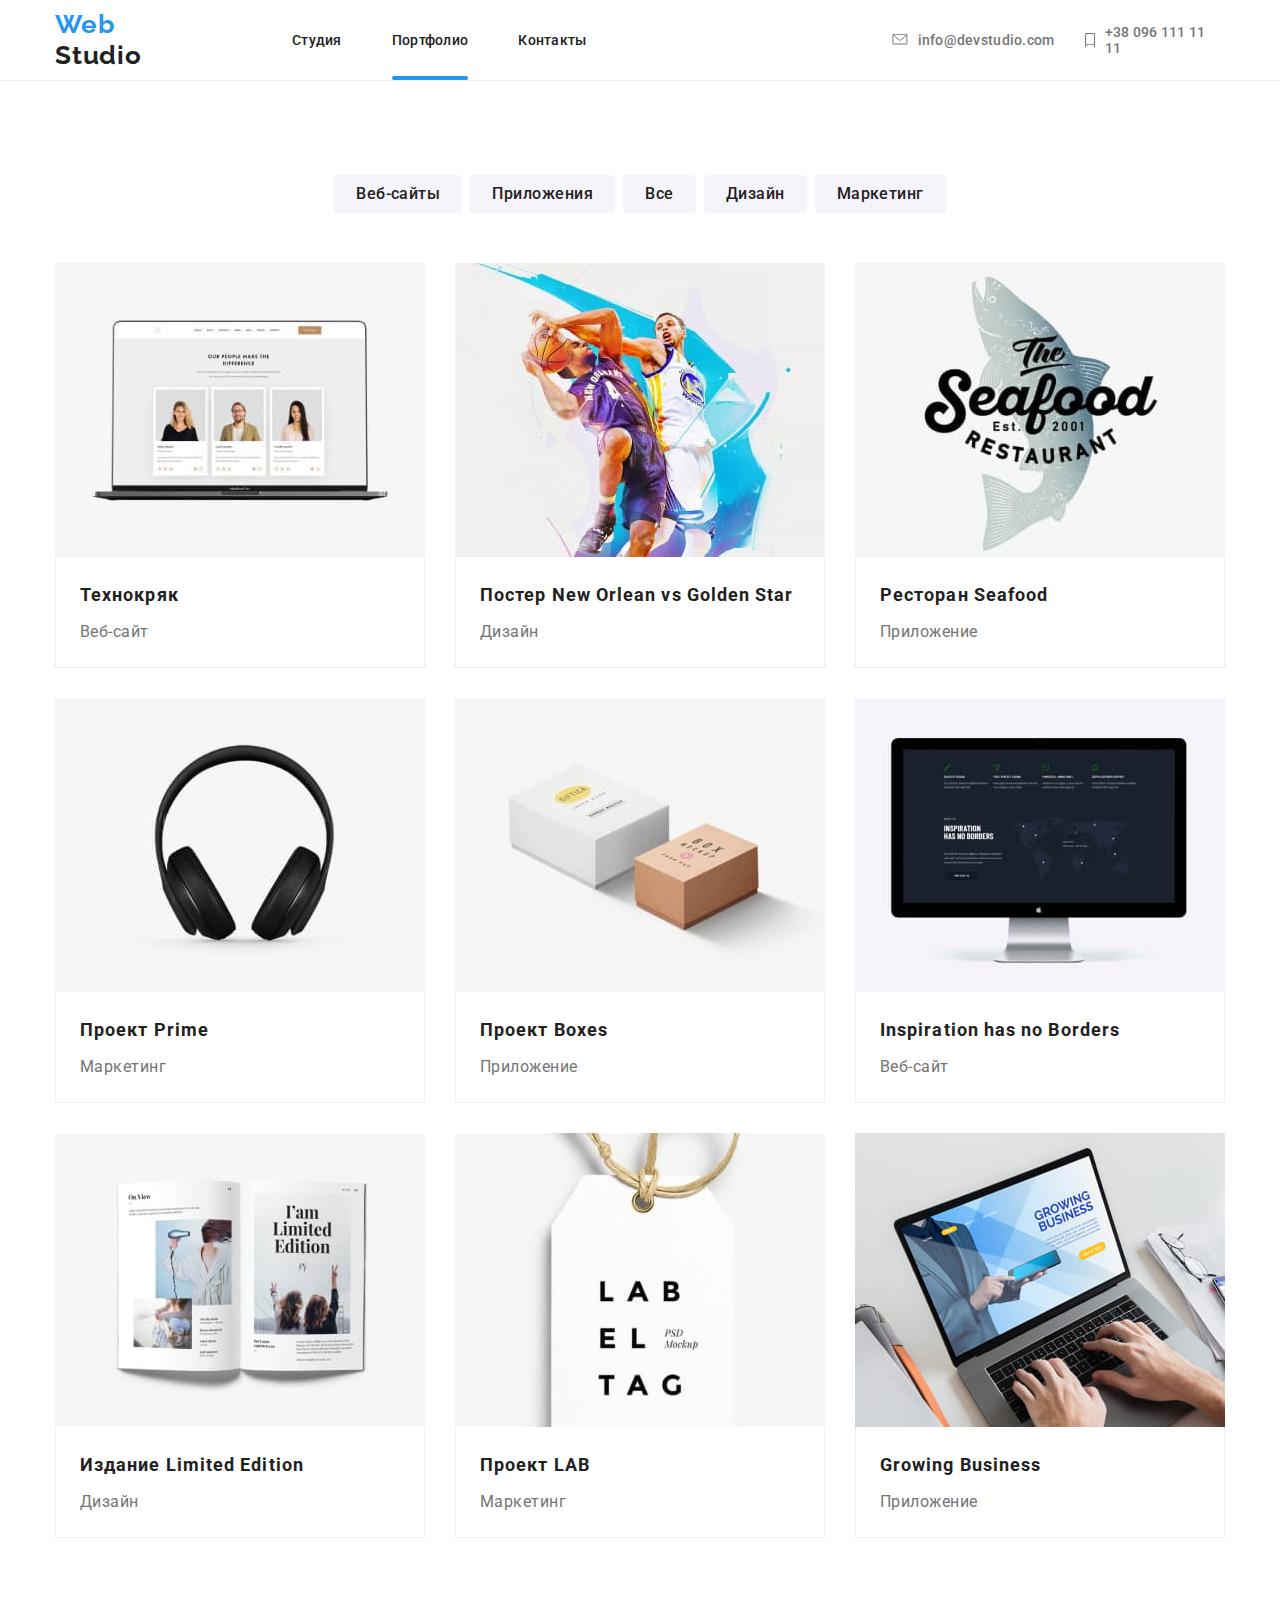
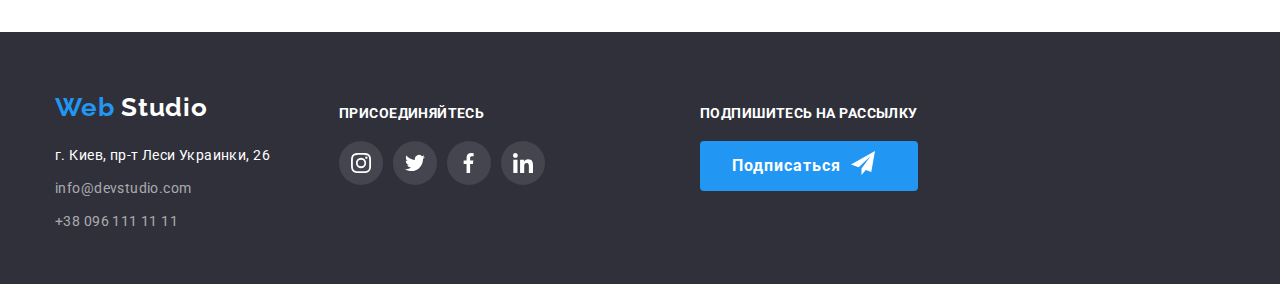
==== portfolio.html @ b16fe565 "Создаёт модалку" ====
<!DOCTYPE html>
<html lang="ru">
  <head>
    <meta charset="UTF-8" />
    <meta name="viewport" content="width=device-width, initial-scale=1.0" />
    <title>Web Studio - Portfolio</title>
    <link
      href="https://fonts.googleapis.com/css2?family=Raleway:wght@700&family=Roboto:wght@400;500;700;900&display=swap"
      rel="stylesheet"
    />
    <link
      rel="stylesheet"
      href="https://cdnjs.cloudflare.com/ajax/libs/modern-normalize/0.6.0/modern-normalize.min.css"
    />
    <link rel="stylesheet" href="./css/style.css" />
  </head>

  <body>
    <!-- Шапка -->
    <header class="header">
      <div class="container main-nav">
        <nav class="main-nav">
          <!-- Логотип -->
          <a href="./index.html" class="logo link">
            <span class="logo-accent">Web</span> Studio
          </a>

          <!-- Категории -->
          <ul class="site-nav list">
            <li class="item">
              <a href="./index.html" class="link">Студия</a>
            </li>
            <li class="item">
              <a href="./portfolio.html" class="link current">Портфолио</a>
            </li>
            <li class="item">
              <a href="" class="link">Контакты</a>
            </li>
          </ul>
        </nav>

        <!-- Контакты -->
        <address class="main-nav">
          <ul class="contacts-header list">
            <li class="item">
              <a href="mailto:info@devstudio.com" class>
                <svg class="mail-icon">
                  <use href="./images/sprite.svg#icon-mail"></use>
                </svg>
                info@devstudio.com
              </a>
            </li>
            <li class="item">
              <a href="tel:+380961111111">
                <svg class="tel-icon">
                  <use href="./images/sprite.svg#icon-smartphone"></use>
                </svg>
                +38 096 111 11 11
              </a>
            </li>
          </ul>
        </address>
      </div>
    </header>

    <!-- Уникальный контент -->
    <main>
      <section class="portfolio-gallery">
        <!-- Скрытый заголовок -->
        <h1 class="portfolio-title-hidden">Наши работы</h1>

        <!-- Фильтр -->
        <div class="container">
          <ul class="btn list">
            <li class="btn-item">
              <button type="button" class="portfolio-button current">
                Веб-сайты
              </button>
            </li>
            <li class="btn-item">
              <button type="button" class="portfolio-button">Приложения</button>
            </li>
            <li class="btn-item">
              <button type="button" class="portfolio-button">Все</button>
            </li>
            <li class="btn-item">
              <button type="button" class="portfolio-button">Дизайн</button>
            </li>
            <li class="btn-item">
              <button type="button" class="portfolio-button">Маркетинг</button>
            </li>
          </ul>

          <!-- Портфолио -->
          <ul class="portfolio list">
            <li class="item">
              <a href="" class="portfolio-link link">
                <div class="portfolio-img">
                  <img
                    src="./images/portfolio/portfolio1.jpg"
                    alt="Веб-сайт Технокряк"
                  />
                  <p class="portfolio-text">
                    Технокряк это современная площадка распространения
                    коронавируса. Компании используют эту платформу для
                    цифрового шпионажа и атак на защищённые сервера конкурентов.
                  </p>
                </div>
                <div class="portfolio-content">
                  <h2 class="portfolio-title">Технокряк</h2>
                  <p class="portfolio-aside">Веб-сайт</p>
                </div>
              </a>
            </li>
            <li class="item">
              <a href="" class="portfolio-link link">
                <div class="portfolio-img">
                  <img
                    src="./images/portfolio/portfolio2.jpg"
                    alt="Постер New Orlean vs Golden Star"
                  />
                  <p class="portfolio-text">
                    Технокряк это современная площадка распространения
                    коронавируса. Компании используют эту платформу для
                    цифрового шпионажа и атак на защищённые сервера конкурентов.
                  </p>
                </div>
                <div class="portfolio-content">
                  <h2 class="portfolio-title">
                    Постер New Orlean vs Golden Star
                  </h2>
                  <p class="portfolio-aside">Дизайн</p>
                </div>
              </a>
            </li>
            <li class="item">
              <a href="" class="portfolio-link link">
                <div class="portfolio-img">
                  <img
                    src="./images/portfolio/portfolio3.jpg"
                    alt="Ресторан Seafood"
                  />
                  <p class="portfolio-text">
                    Технокряк это современная площадка распространения
                    коронавируса. Компании используют эту платформу для
                    цифрового шпионажа и атак на защищённые сервера конкурентов.
                  </p>
                </div>
                <div class="portfolio-content">
                  <h2 class="portfolio-title">Ресторан Seafood</h2>
                  <p class="portfolio-aside">Приложение</p>
                </div>
              </a>
            </li>
            <li class="item">
              <a href="" class="portfolio-link link">
                <div class="portfolio-img">
                  <img
                    src="./images/portfolio/portfolio4.jpg"
                    alt="Проект Prime"
                  />
                  <p class="portfolio-text">
                    Технокряк это современная площадка распространения
                    коронавируса. Компании используют эту платформу для
                    цифрового шпионажа и атак на защищённые сервера конкурентов.
                  </p>
                </div>
                <div class="portfolio-content">
                  <h2 class="portfolio-title">Проект Prime</h2>
                  <p class="portfolio-aside">Маркетинг</p>
                </div>
              </a>
            </li>
            <li class="item">
              <a href="" class="portfolio-link link">
                <div class="portfolio-img">
                  <img
                    src="./images/portfolio/portfolio5.jpg"
                    alt="Проект Boxes"
                  />
                  <p class="portfolio-text">
                    Технокряк это современная площадка распространения
                    коронавируса. Компании используют эту платформу для
                    цифрового шпионажа и атак на защищённые сервера конкурентов.
                  </p>
                </div>
                <div class="portfolio-content">
                  <h2 class="portfolio-title">Проект Boxes</h2>
                  <p class="portfolio-aside">Приложение</p>
                </div>
              </a>
            </li>
            <li class="item">
              <a href="" class="portfolio-link link">
                <div class="portfolio-img">
                  <img
                    src="./images/portfolio/portfolio6.jpg"
                    alt="Inspiration has no Borders"
                  />
                  <p class="portfolio-text">
                    Технокряк это современная площадка распространения
                    коронавируса. Компании используют эту платформу для
                    цифрового шпионажа и атак на защищённые сервера конкурентов.
                  </p>
                </div>

                <div class="portfolio-content">
                  <h2 lang="en" class="portfolio-title">
                    Inspiration has no Borders
                  </h2>
                  <p class="portfolio-aside">Веб-сайт</p>
                </div>
              </a>
            </li>
            <li class="item">
              <a href="" class="portfolio-link link">
                <div class="portfolio-img">
                  <img
                    src="./images/portfolio/portfolio7.jpg"
                    alt="Издание Limited Edition"
                  />
                  <p class="portfolio-text">
                    Технокряк это современная площадка распространения
                    коронавируса. Компании используют эту платформу для
                    цифрового шпионажа и атак на защищённые сервера конкурентов.
                  </p>
                </div>
                <div class="portfolio-content">
                  <h2 class="portfolio-title">Издание Limited Edition</h2>
                  <p class="portfolio-aside">Дизайн</p>
                </div>
              </a>
            </li>
            <li class="item">
              <a href="" class="portfolio-link link">
                <div class="portfolio-img">
                  <img
                    src="./images/portfolio/portfolio8.jpg"
                    alt="Проект LAB"
                  />
                  <p class="portfolio-text">
                    Технокряк это современная площадка распространения
                    коронавируса. Компании используют эту платформу для
                    цифрового шпионажа и атак на защищённые сервера конкурентов.
                  </p>
                </div>
                <div class="portfolio-content">
                  <h2 class="portfolio-title">Проект LAB</h2>
                  <p class="portfolio-aside">Маркетинг</p>
                </div>
              </a>
            </li>
            <li class="item">
              <a href="" class="portfolio-link link">
                <div class="portfolio-img">
                  <img
                    src="./images/portfolio/portfolio9.jpg"
                    alt="Growing Business"
                  />
                  <p class="portfolio-text">
                    Технокряк это современная площадка распространения
                    коронавируса. Компании используют эту платформу для
                    цифрового шпионажа и атак на защищённые сервера конкурентов.
                  </p>
                </div>
                <div class="portfolio-content">
                  <h2 class="portfolio-title">Growing Business</h2>
                  <p class="portfolio-aside">Приложение</p>
                </div>
              </a>
            </li>
          </ul>
        </div>
      </section>
    </main>

    <!-- Подвал -->

    <footer class="footer">
      <div class="container">
        <div class="adress-item">
          <a href="./index.html" class="logo link">
            <span class="logo-accent">Web</span>
            <span class="logo-invert">Studio</span>
          </a>
          <address class="address-footer">
            <span class="location">г. Киев, пр-т Леси Украинки, 26</span>
            <a
              href="mailto:info@devstudio.com"
              class="contacts-footer mail link"
              >info@devstudio.com
            </a>

            <a href="tel:380961111111" class="contacts-footer link"
              >+38 096 111 11 11
            </a>
          </address>
        </div>

        <!-- Мы в соцсетях -->
        <div class="social-list">
          <b class="social">Присоединяйтесь</b>
          <ul class="label list">
            <li class="item">
              <a href="" class="link" aria-label="мы в instagram">
                <svg class="social-icon-footer">
                  <use href="./images/sprite.svg#icon-footer-instagram"></use>
                </svg>
              </a>
            </li>
            <li class="item">
              <a href="" class="link" aria-label="мы в twitter">
                <svg class="social-icon-footer">
                  <use href="./images/sprite.svg#icon-footer-twitter"></use>
                </svg>
              </a>
            </li>
            <li class="item">
              <a href="" class="link" aria-label="мы в facebook">
                <svg class="social-icon-footer">
                  <use href="./images/sprite.svg#icon-footer-facebook"></use>
                </svg>
              </a>
            </li>
            <li class="item">
              <a href="" class="link" aria-label="мы в linkedin">
                <svg class="social-icon-footer">
                  <use href="./images/sprite.svg#icon-footer-linkedin"></use>
                </svg>
              </a>
            </li>
          </ul>
        </div>

        <!-- Форма подписки -->
        <div class="newsletter-list">
          <b class="newsletter">Подпишитесь на рассылку</b>
          <a href="" class="button link">Подписаться</a>
        </div>
      </div>
    </footer>
  </body>
</html>
---- css/style.css ----
﻿/* цвет заголовков #212121 */
/* цвет вторичного текста #757575 */
/* основной фон #E5E5E5 */
/* фон секций #F5F4FA */
/* акцент #2196F3 */
/* цвет шапки #FFFFFF */
/* цвет герой #FFFFFF */
/* цвет акцента портфолио  rgba(33, 150, 243, 0.9) */
/* цвет шрифта кнопок #FFFFFF */

html {
  box-sizing: border-box;
}

*,
*::before,
*::after {
  box-sizing: inherit;
}

:root {
  --primary-title-color: #212121;
  --secondary-text-color: #757575;
  --primary-background-color: #ffffff; /*изменить на #ffffff */
  --accent-color: #2196f3;
  --section-background-color: #f5f4fa;
  --header-background-color: #ffffff;
  --hero-white-color: #ffffff;
  --portfolio-background: rgba(33, 150, 243, 0.9);
  --button-white-text: #ffffff;
  --fotter-background-color: #2f303a;
  --duration: 250ms;
  --function: cubic-bezier(0.4, 0, 0.2, 1);
}

body {
  background-color: var(--primary-background-color);
  color: var(--primary-title-color);
  font-family: Roboto, sans-serif;
}

/* ширина контейнера */
.container {
  margin-left: auto;
  margin-right: auto;
  width: 1200px;
  padding-left: 15px;
  padding-right: 15px;
}

/* общие сбросы */
.link {
  text-decoration: none;
  color: var(--primary-title-color);
  padding: 0;
  margin: 0;
}

.list {
  list-style: none;
  padding: 0;
  margin: 0;
}
img {
  display: block;
}

h1,
h2,
h3,
h4,
h5,
h6,
p {
  margin-top: 0;
  margin-bottom: 0;
}

/*лучше не делать, убирает всю доступность
:focus {
  outline: none;
}*/

/* секция хедер */
/* черта под шапкой */
.header {
  width: 100%;
  top: 0;
  left: 0;
  min-height: 80px;
  border-bottom: 1px solid #ececec;
  background-color: var(--primary-background-color);
}

/* лого */
.logo {
  display: block;
  font-family: Raleway, sans-serif;
  font-style: normal;
  font-weight: bold;
  font-size: 26px;
  line-height: 31px;
  letter-spacing: 0.03em;
  transition: color var(--duration) var(--function);
}
.logo-accent {
  color: var(--accent-color);
}
.logo:hover,
.logo:focus {
  color: var(--accent-color);
}

/* категории */
.site-nav .link {
  position: relative;
  padding-top: 32px;
  padding-bottom: 32px;
  display: block;
  color: var(--primary-title-color);
  font-style: normal;
  font-weight: 500;
  font-size: 14px;
  line-height: 16px;
  letter-spacing: 0.02em;
  transition: color var(--duration) var(--function);
}

.site-nav .link::after {
  position: absolute;
  bottom: 0;
  content: '';
  opacity: 0;
  display: block;
  width: 100%;
  height: 4px;
  border-radius: 2px;
  background-color: var(--accent-color);

  transform: scaleX(0);
  transition: opacity var(--duration) var(--function),
    transform var(--duration) var(--function);
}
.site-nav .link:hover::after,
.site-nav .link:focus::after {
  opacity: 1;
  transform: scaleX(1);
}
.site-nav .link.current::after {
  opacity: 1;
  transform: scaleX(1);
}

/* контейнер навигации */
.site-nav {
  display: flex;
  margin-left: 85px;
  margin-right: 305px;
}
.site-nav .item {
  margin-right: 50px;
}
.site-nav .item:last-child {
  margin-right: 0;
}
.main-nav {
  display: flex;
  align-items: center;
}

/* ховер навигации */
.site-nav .link:hover,
.site-nav .link:focus {
  color: var(--accent-color);
}
/*.site-nav .link.current {
  color: var(--accent-color);
}*/

/*активная страница в шапке portfolio */
.portfolio .current {
  color: var(--button-white-text);
  background-color: var(--accent-color);
}

/* контакты в шапке */
.contacts-header {
  display: flex;
  align-items: center;
}

.contacts-header .item + .item {
  margin-left: 30px;
}

.contacts-header a {
  display: flex;
  align-items: center;
  font-weight: 500;
  font-size: 14px;
  line-height: 1.15;
  letter-spacing: 0.02em;
  font-style: normal;
  text-decoration: none;
  color: #757575;
  transition: color var(--duration) var(--function);
}

.contacts-header a:hover,
.contacts-header a:focus {
  color: var(--accent-color);
}

.tel-icon {
  width: 10px;
  height: 14.94px;
  margin-right: 10px;
  fill: currentColor;
}

.mail-icon {
  width: 16px;
  height: 11.2px;
  margin-right: 10px;
  fill: currentColor;
}
.contacts .mail,
.contacts .tel {
  margin-right: 10px;
}

/* секция футер */
.footer {
  background-color: var(--fotter-background-color);
}
.footer .container {
  display: flex;
  height: 252px;
  max-width: 1600px;
}

.footer .button {
  display: flex;
}

/*контейнер adress-item */
.adress-item {
  padding-top: 60px;
  margin-right: 69px;
}
.location {
  margin-bottom: 9px;
}
.address-footer .mail {
  margin-bottom: 9px;
}
/*контейнер social-list */
.social-list {
  padding-top: 72px;
  margin-right: 155px;
}

/*контейнер подписки */
.newsletter-list {
  padding-top: 72px;
}
.newsletter-container {
  display: flex;
  justify-content: center;
  align-items: center;
}

.newsletter-list .button::after {
  content: '';
  width: 24px;
  height: 24px;
  background-size: contain;
  margin-left: 10px;
  background-image: url('../images/icons/icon-send.svg');
}
.newsletter-button {
  border: transparent;
  outline: none;
  cursor: pointer;
}
.email {
  padding-left: 16px;
  padding-top: 15px;
  padding-bottom: 15px;
  width: 358px;
  height: 50px;
  font-size: 16px;
  line-height: 20px;
  align-items: center;
  letter-spacing: 0.03em;
  color: rgba(255, 255, 255, 0.6);
  border: 1px solid rgba(255, 255, 255, 0.3);
  background-color: var(--fotter-background-color);
  box-shadow: 0px 4px 4px rgba(0, 0, 0, 0.15);
  border-radius: 4px;
  margin-right: 12px;
}

/*logo-footer */
.adress-item .logo {
  margin-bottom: 20px;
}
.logo .logo-invert {
  color: var(--hero-white-color);
  transition: color var(--duration) var(--function);
}
.logo-invert:hover,
.logo-invert:focus {
  color: var(--accent-color);
}

/* адрес в футере */
.address-footer {
  display: flex;
  flex-direction: column;
  font-style: normal;
  font-weight: normal;
  font-size: 14px;
  line-height: 24px;
  letter-spacing: 0.03em;
  color: var(--hero-white-color);
  flex-direction: column;
}
.address-footer .contacts-footer {
  color: rgba(255, 255, 255, 0.6);
}

/* футер соцсети */
.label {
  display: flex;
}
.social-icon-footer {
  width: 20px;
  height: 20px;
}

.label .item a {
  display: flex;
  justify-content: center;
  align-items: center;
  width: 44px;
  height: 44px;
  border-radius: 50%;
  padding: 12px;
  background-color: rgba(255, 255, 255, 0.1);
  transition: background-color var(--duration) var(--function);
}

.label .item a:hover,
.label .item a:focus {
  background-color: var(--accent-color);
}

.contacts-footer {
  transition: color var(--duration) var(--function);
}

.contacts-footer:hover,
.contacts-footer:focus {
  color: var(--accent-color);
}

/*футер margin-right: 10px;*/
.social-list .item {
  width: calc((100% - 30px) / 4);
  margin-right: 10px;
}
.social-list .item:nth-child(4n) {
  margin-right: 0;
}

.social,
.newsletter {
  display: inline-block;
  margin-bottom: 20px;
  font-style: normal;
  font-weight: bold;
  font-size: 14px;
  line-height: 16px;
  letter-spacing: 0.03em;
  text-transform: uppercase;
  color: var(--button-white-text);
}

/* секция герой */
.hero {
  max-width: 1600px;
  min-height: 600px;
  padding-top: 200px;
  padding-bottom: 200px;
  margin-left: auto;
  margin-right: auto;
  text-align: center;
  background-image: linear-gradient(
      rgba(47, 48, 58, 0.8),
      rgba(47, 48, 58, 0.8)
    ),
    url('../images/hero/Hero.jpg');
  background-repeat: no-repeat;
  background-position: center;
  background-size: cover;
}

/* заголовок герой */
.hero-title {
  margin-left: auto;
  margin-right: auto;
  margin-bottom: 30px;
  font-style: normal;
  font-weight: 900;
  font-size: 44px;
  width: 696px;
  line-height: 60px;
  letter-spacing: 0.06em;
  text-transform: uppercase;
  color: var(--hero-white-color);
}

/* кнопка заказать и подписаться */
.button {
  display: inline-flex;
  color: var(--hero-white-color);
  background-color: var(--accent-color);
  font-style: normal;
  font-weight: bold;
  font-size: 16px;
  line-height: 30px;
  letter-spacing: 0.06em;
  min-width: 200px;
  padding: 10px 32px;
  border-radius: 4px;
  border: none;
  text-align: center;
  outline: none;
  cursor: pointer;
}

/* секция преимущества */
.features {
  padding-top: 94px;
  padding-bottom: 94px;
}

.features-list {
  display: flex;
}
.features-list .item + .item {
  margin-left: 30px;
}

/* скрытый заголовок секции */
.features-title-hidden {
  display: none;
}

/* заголовки секции */
.features .features-title {
  font-style: normal;
  font-weight: bold;
  font-size: 14px;
  line-height: 16px;
  letter-spacing: 0.03em;
  text-transform: uppercase;
}
.features-title {
  margin-bottom: 10px;
}
/* описание под заголовком */
.features .features-text {
  color: var(--secondary-text-color);
  font-style: normal;
  font-size: 14px;
  line-height: 24px;
  letter-spacing: 0.03em;
}
/* позиционирование картинок */
.features-list .item::before {
  display: block;
  content: '';
  width: 270px;
  height: 120px;
  margin-bottom: 30px;
  background-size: 70px;
  background-repeat: no-repeat;
  background-position: center;
  border-radius: 4px;
  background-color: var(--section-background-color);
}
.icon-vector::before {
  background-image: url('../images/icons/Vector.svg');
}
.icon-vector1::before {
  background-image: url('../images/icons/Vector1.svg');
}
.icon-vector2::before {
  background-image: url('../images/icons/Vector2.svg');
}
.icon-vector3::before {
  background-image: url('../images/icons/Vector3.svg');
}

/* секция чем мы занимаемся */
.section-activity {
  padding-bottom: 94px;
}
.section-activity .activity-title {
  font-style: normal;
  font-weight: bold;
  font-size: 36px;
  line-height: 42px;
  letter-spacing: 0.03em;
  text-align: center;
}
.activity-list .item {
  position: relative;
}
.section-activity .activity-subtitle {
  position: absolute;
  bottom: 0;
  left: 0;
  width: 100%;

  padding: 27px 0 27px 0;
  color: var(--hero-white-color);
  font-style: normal;
  font-weight: bold;
  font-size: 14px;
  line-height: 16px;
  letter-spacing: 0.03em;
  text-transform: uppercase;
  text-align: center;
  background-color: rgba(47, 48, 58, 0.8);
}
.activity-title {
  margin-bottom: 50px;
}
.activity-list {
  display: flex;
  justify-content: center;
}
.activity-list .item {
  width: calc((100% - 60px) / 3);
  margin-left: 30px;
}
.activity-list .item:nth-last-child(3n) {
  margin-left: 0;
}

/* секция команда */
.section-team {
  padding-top: 94px;
  padding-bottom: 94px;
  background-color: var(--section-background-color);
}
.team-list {
  display: flex;
}
.team-list .item {
  box-shadow: 0px 2px 1px rgba(0, 0, 0, 0.2), 0px 1px 1px rgba(0, 0, 0, 0.14),
    0px 1px 3px rgba(0, 0, 0, 0.12);
  border-radius: 0px 0px 4px 4px;
}
.section-team .team-title {
  font-style: normal;
  font-weight: bold;
  font-size: 36px;
  line-height: 42px;
  letter-spacing: 0.03em;
  margin-bottom: 50px;
  text-align: center;
}
.team-list .item {
  width: calc((100% - 90px) / 4);
  margin-right: 30px;
}
.team-list .item:last-child {
  margin-right: 0;
}

.team-list .item {
  width: 270px;
  height: 422px;
  text-align: center;
  background-color: var(--primary-background-color);
}
.section-team .team-name {
  font-style: normal;
  font-weight: 500;
  font-size: 16px;
  line-height: 19px;
  letter-spacing: 0.03em;
  text-align: center;
}
.section-team .team-aside {
  color: var(--secondary-text-color);
  font-style: normal;
  font-weight: normal;
  font-size: 16px;
  line-height: 19px;
  letter-spacing: 0.03em;
}

.team-content {
  padding: 30px 32px 24px 32px;
}
.team-name {
  margin-bottom: 10px;
}
.team-aside {
  margin-bottom: 16px;
}

/* соцсети команды */
.team-social {
  display: flex;
  justify-content: center;
}
.team-icons {
  width: calc((100% - 30px) / 4);
  margin-right: 10px;
}
.team-icons:last-child {
  margin-right: 0;
}

.team-icons a {
  display: flex;
  justify-content: center;
  align-items: center;
  padding: 12px;
  border-radius: 50px;
  transition: background-color var(--duration) var(--function);
}

.social-icon {
  width: 20px;
  height: 20px;
  fill: #afb1b8;

  transition: fill var(--duration) var(--function);
}

.team-social .team-icons a:hover,
.team-social .team-icons a:focus {
  background-color: var(--accent-color);
}

.team-social .team-icons a:hover .social-icon,
.team-social .team-icons a:focus .social-icon {
  fill: #ffffff;
}

/* секция клиенты */
.clients-list {
  display: flex;
  justify-content: center;
}
.section-clients .container {
  padding-top: 94px;
  padding-bottom: 94px;
}

/* клиенты - заголовок */
.section-clients .clients-title {
  font-style: normal;
  font-weight: bold;
  font-size: 36px;
  line-height: 42px;
  letter-spacing: 0.03em;
}
.clients-title {
  margin-bottom: 50px;
  text-align: center;
}

/* размеры и отступы */
.clients-list .item {
  width: calc((100% - 30px * 4) / 5);
  margin-right: 30px;
}
.clients-list .item:last-child {
  margin-right: 0;
}
.clients-list .clients-img a {
  display: flex;
  justify-content: center;
  align-items: center;
  width: 175px;
  height: 90px;
  border: 1px solid #afb1b8;
  border-radius: 4px;
  transition: border var(--duration) var(--function);
}
.clients-icon {
  fill: #afb1b8;
  transition: fill var(--duration) var(--function);
}

/* ховер и фокус */
.clients-img a:hover .clients-icon,
.clients-img a:focus .clients-icon {
  fill: var(--accent-color);
}
.clients-img a:hover,
.clients-img a:focus {
  border: 1px solid var(--accent-color);
}

/* секция портфолио */
.portfolio-gallery .container {
  padding-top: 94px;
  padding-bottom: 94px;
}
/* скрытый заголовок портфолио */
.portfolio-title-hidden {
  display: none;
}
/* кнопки-фильтр */
.btn {
  margin-bottom: 50px;
  display: flex;
  justify-content: center;
}
.btn .portfolio-button {
  padding: 6px 22px 6px 22px;
  font-family: Roboto, sans-serif;
  font-weight: 500;
  font-size: 16px;
  line-height: 26px;
  letter-spacing: 0.03em;
  color: var(--primary-title-color);
  background-color: var(--section-background-color);
  border-radius: 4px;
  border: transparent;
  outline: none;
  cursor: pointer;

  transition: color var(--duration) var(--function),
    background-color var(--duration) var(--function),
    box-shadow var(--duration) var(--function);
}
.btn-item {
  margin-left: 8px;
}
.btn-item:first-child {
  margin-left: 0;
}
.portfolio-button:hover,
.portfolio-button:focus {
  color: var(--button-white-text);
  background-color: var(--accent-color);
  box-shadow: 0px 2px 2px rgba(0, 0, 0, 0.12), 0px 1px 2px rgba(0, 0, 0, 0.08),
    0px 3px 1px rgba(0, 0, 0, 0.1);
}

/* портфолио контейнер */
.portfolio {
  display: flex;
  flex-wrap: wrap;
}

/* сетка в портфолио  margin-right: 30px; */
.portfolio .item {
  width: calc((100% - 30px * 2) / 3);
  margin-right: 30px;
}
.portfolio .item:nth-child(3n) {
  margin-right: 0;
}
.portfolio .item:nth-child(-n + 6) {
  margin-bottom: 30px;
}
.portfolio-content {
  padding: 20px 24px 20px 24px;
  border-right: 1px solid #eeeeee;
  border-bottom: 1px solid #eeeeee;
  border-left: 1px solid #eeeeee;
}

/* заголовки в сетке портфолио */
.portfolio-title {
  margin-bottom: 4px;
  font-style: normal;
  font-weight: bold;
  font-size: 18px;
  line-height: 36px;
  letter-spacing: 0.06em;
  color: var(--primary-title-color);
}

/* текст под заголовком */
.portfolio-aside {
  font-style: normal;
  font-weight: normal;
  font-size: 16px;
  line-height: 30px;
  letter-spacing: 0.03em;
  color: var(--secondary-text-color);
}

/* текст */
.portfolio-img {
  position: relative;
  overflow: hidden;
}

.portfolio-text {
  position: absolute;
  display: block;
  opacity: 0;
  top: 0;
  left: 0;

  width: 100%;
  height: 100%;
  padding: 63px 24px;

  font-style: normal;
  font-weight: normal;
  font-size: 18px;
  line-height: 28px;
  letter-spacing: 0.03em;
  color: var(--button-white-text);
  background-color: rgba(33, 150, 243, 0.9);

  transition: opacity var(--duration) var(--function),
    transform var(--duration) var(--function);
  transform: translateY(100%);
}

.portfolio-link {
  display: block;
  transition: box-shadow var(--duration) var(--function);
}

/* ховер и фокус карточек портфолио*/
.portfolio-link:hover,
.portfolio-link:focus {
  box-shadow: 1px 4px 6px rgba(0, 0, 0, 0.16), 0px 4px 4px rgba(0, 0, 0, 0.06),
    0px 1px 1px rgba(0, 0, 0, 0.12);
}

.portfolio-link:hover .portfolio-text,
.portfolio-link:focus .portfolio-text {
  opacity: 1;
  transform: translateY(0);
}

/* модальное окно */

.form {
  position: absolute;
  top: 50%;
  left: 50%;
  transform: translate(-50%, 0%);
  padding: 40px;
  width: 528px;
  height: 581px;
  background-color: var(--button-white-text);
  box-shadow: 0px 2px 1px rgba(0, 0, 0, 0.2), 0px 1px 1px rgba(0, 0, 0, 0.14),
    0px 1px 3px rgba(0, 0, 0, 0.12);
  border-radius: 4px;
}

.group-title {
  margin-bottom: 30px;
  font-size: 20px;
  line-height: 23px;
  text-align: center;
  letter-spacing: 0.03em;
}

.form-button {
  display: inline-flex;
  padding: 10px 55px;
  min-width: 200px;

  color: var(--hero-white-color);
  background-color: var(--accent-color);
  font-weight: bold;
  font-size: 16px;
  line-height: 30px;

  border-radius: 4px;
  text-align: center;
  border: transparent;
  outline: none;
  cursor: pointer;
}
.form-offer {
  color: var(--accent-color);
}

.form-field {
  display: flex;
  flex-direction: column;
  width: 448px;
  height: 40px;
  padding: 12px 18px 12px 42px;
  margin-bottom: 28px;
  border: 1px solid rgba(33, 33, 33, 0.2);
  border-radius: 4px;
}

.form-row {
  position: relative;
}

.form-label {
  position: absolute;
  top: 50%;
  left: 42px;
  transform: translateY(-50%);
  width: 448px;

  font-size: 14px;
  line-height: 16px;
  letter-spacing: 0.01em;
  color: var(--secondary-text-color);
  outline: none;

  transition: color var(--duration) var(--function);
}

/*иконки возле лейбла */
.form-icon {
  position: absolute;
  position: absolute;
  top: 50%;
  left: 16px;
  transform: translateY(-50%);
  margin-right: 10px;
  fill: var(--primary-title-color);
}

/* поле для комментариев */
textarea {
  resize: none;
}
.form-comment {
  display: inline-block;
  flex-direction: column;
  width: 448px;
  height: 120px;
  padding: 12px 16px 12px 16px;
  margin-bottom: 20px;
  border: 1px solid rgba(33, 33, 33, 0.2);
  border-radius: 4px;
}
.comment {
  position: absolute;
  top: 12px;
  left: 16px;
  transform: translateY(-0%);
  width: 448px;
  font-size: 14px;
  line-height: 16px;
  letter-spacing: 0.01em;
  color: var(--secondary-text-color);
  outline: none;
}
.policy {
  display: inline-block;
  margin-bottom: 30px;
  font-size: 14px;
  line-height: 24px;
  letter-spacing: 0.03em;
}

/*кнопка отправки */
.form-button {
  display: flex;
  margin-left: auto;
  margin-right: auto;
  color: var(--hero-white-color);
  background-color: var(--accent-color);
  font-style: normal;
  font-weight: bold;
  font-size: 16px;
  line-height: 30px;
  letter-spacing: 0.06em;
  min-width: 200px;
  padding: 10px 32px;
  border-radius: 4px;
  border: none;
  justify-content: center;
  outline: none;
  cursor: pointer;
}

/* фокус в форме */
.form-field:focus + .form-label {
  color: var(--accent-color);
  left: 16px;
  transform: translateY(-38px);
}

.form-comment:focus + .comment {
  color: var(--accent-color);
  left: 16px;
  transform: translateY(-33px);
}
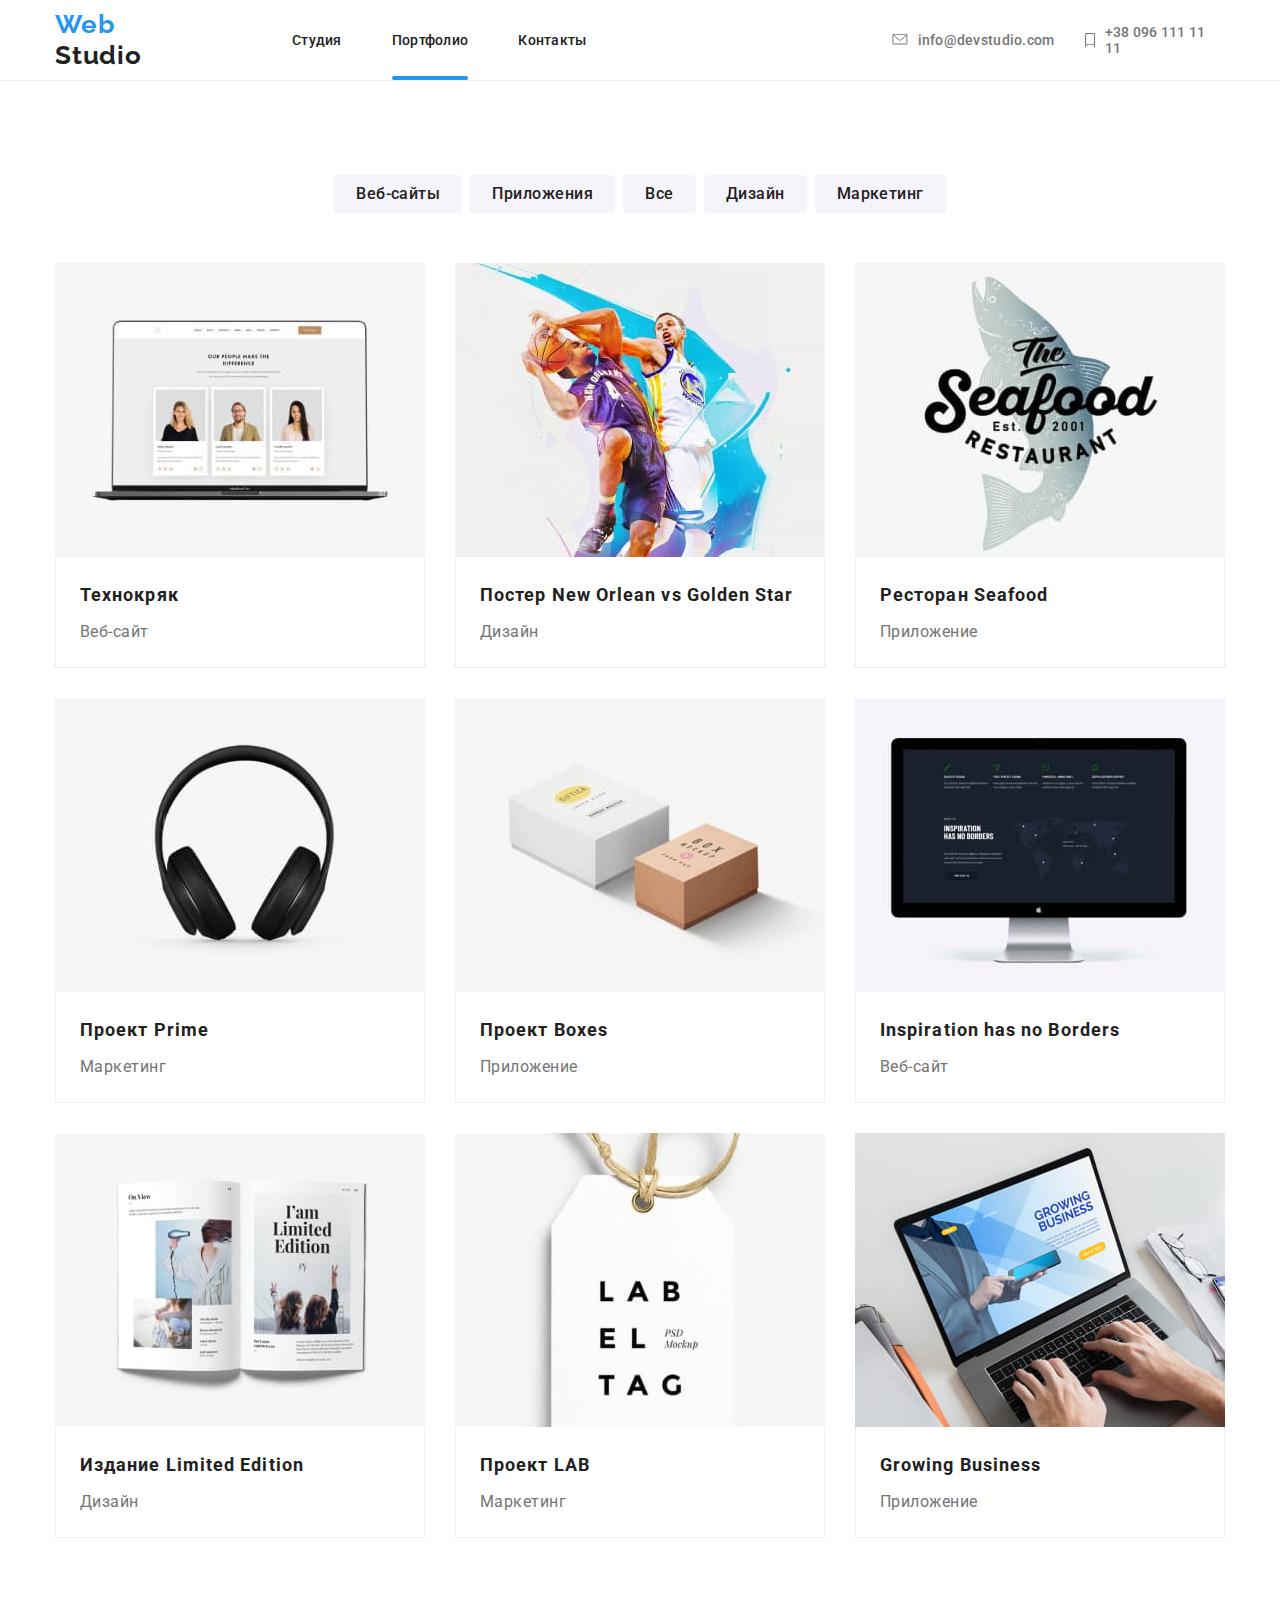
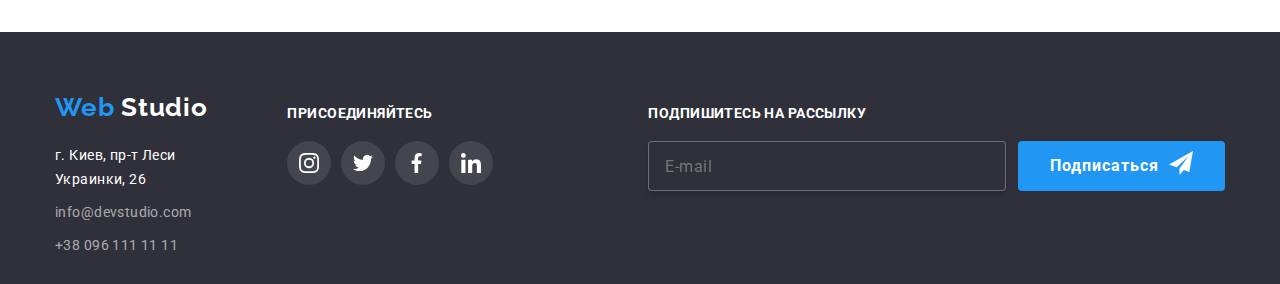
==== commit b1853c3f: "Добавляет иконки в модальке и форму подписки в футере" ====
--- a/portfolio.html
+++ b/portfolio.html
@@ -275,9 +275,9 @@
     </main>
 
     <!-- Подвал -->
-
+    
     <footer class="footer">
-      <div class="container">
+      <class class="container">
         <div class="adress-item">
           <a href="./index.html" class="logo link">
             <span class="logo-accent">Web</span>
@@ -285,18 +285,14 @@
           </a>
           <address class="address-footer">
             <span class="location">г. Киев, пр-т Леси Украинки, 26</span>
-            <a
-              href="mailto:info@devstudio.com"
-              class="contacts-footer mail link"
-              >info@devstudio.com
+            <a href="mailto:info@devstudio.com" class="contacts-footer mail link">info@devstudio.com
             </a>
-
-            <a href="tel:380961111111" class="contacts-footer link"
-              >+38 096 111 11 11
+    
+            <a href="tel:380961111111" class="contacts-footer link">+38 096 111 11 11
             </a>
           </address>
         </div>
-
+    
         <!-- Мы в соцсетях -->
         <div class="social-list">
           <b class="social">Присоединяйтесь</b>
@@ -331,13 +327,18 @@
             </li>
           </ul>
         </div>
-
+    
         <!-- Форма подписки -->
+    
         <div class="newsletter-list">
           <b class="newsletter">Подпишитесь на рассылку</b>
-          <a href="" class="button link">Подписаться</a>
-        </div>
-      </div>
+          <form>
+            <div class="newsletter-container">
+              <input type="email" name="mail" class="email" id="mail" placeholder="E-mail" />
+              <button type="submit" class="newsletter-button button link">Подписаться</button>
+            </div>
+          </form>
+    
     </footer>
   </body>
 </html>
--- a/css/style.css
+++ b/css/style.css
@@ -852,6 +852,10 @@
 }
 
 /* модальное окно */
+.backdrop.is-hidden {
+  opacity: 0;
+  pointer-events: none;
+}
 
 .form {
   position: absolute;
@@ -859,12 +863,33 @@
   left: 50%;
   transform: translate(-50%, 0%);
   padding: 40px;
-  width: 528px;
-  height: 581px;
-  background-color: var(--button-white-text);
+  min-width: 528px;
+  min-height: 581px;
+  background-color: var(--primary-background-color);
   box-shadow: 0px 2px 1px rgba(0, 0, 0, 0.2), 0px 1px 1px rgba(0, 0, 0, 0.14),
     0px 1px 3px rgba(0, 0, 0, 0.12);
   border-radius: 4px;
+}
+
+/* Иконка закрытия формы */
+.form-icon-close {
+  position: absolute;
+  top: 8px;
+  right: 8px;
+  padding: 9px;
+
+  fill: var(--primary-title-color);
+  border-radius: 50%;
+  border: 1px solid rgba(0, 0, 0, 0.1);
+  cursor: pointer;
+
+  transition: color var(--duration) var(--function);
+}
+
+/* ховер и фокус иконки закрытия */
+.form-icon-close:hover,
+.form-icon-close:focus {
+  fill: var(--accent-color);
 }
 
 .group-title {
@@ -875,27 +900,6 @@
   letter-spacing: 0.03em;
 }
 
-.form-button {
-  display: inline-flex;
-  padding: 10px 55px;
-  min-width: 200px;
-
-  color: var(--hero-white-color);
-  background-color: var(--accent-color);
-  font-weight: bold;
-  font-size: 16px;
-  line-height: 30px;
-
-  border-radius: 4px;
-  text-align: center;
-  border: transparent;
-  outline: none;
-  cursor: pointer;
-}
-.form-offer {
-  color: var(--accent-color);
-}
-
 .form-field {
   display: flex;
   flex-direction: column;
@@ -903,8 +907,12 @@
   height: 40px;
   padding: 12px 18px 12px 42px;
   margin-bottom: 28px;
+
   border: 1px solid rgba(33, 33, 33, 0.2);
   border-radius: 4px;
+  outline: none;
+
+  transition: color var(--duration) var(--function);
 }
 
 .form-row {
@@ -917,12 +925,10 @@
   left: 42px;
   transform: translateY(-50%);
   width: 448px;
-
   font-size: 14px;
   line-height: 16px;
   letter-spacing: 0.01em;
   color: var(--secondary-text-color);
-  outline: none;
 
   transition: color var(--duration) var(--function);
 }
@@ -934,8 +940,11 @@
   top: 50%;
   left: 16px;
   transform: translateY(-50%);
+
   margin-right: 10px;
   fill: var(--primary-title-color);
+
+  transition: color var(--duration) var(--function);
 }
 
 /* поле для комментариев */
@@ -951,6 +960,9 @@
   margin-bottom: 20px;
   border: 1px solid rgba(33, 33, 33, 0.2);
   border-radius: 4px;
+  outline: none;
+
+  transition: fill var(--duration) var(--function);
 }
 .comment {
   position: absolute;
@@ -962,8 +974,13 @@
   line-height: 16px;
   letter-spacing: 0.01em;
   color: var(--secondary-text-color);
-  outline: none;
-}
+}
+
+/*соглашение с условиями */
+.form-offer {
+  color: var(--accent-color);
+}
+
 .policy {
   display: inline-block;
   margin-bottom: 30px;
@@ -972,11 +989,19 @@
   letter-spacing: 0.03em;
 }
 
+/*скрываем чекбокс */
+.checkbox {
+  -webkit-appearance: none;
+  -moz-appearance: none;
+  appearance: none;
+}
+
 /*кнопка отправки */
 .form-button {
   display: flex;
   margin-left: auto;
   margin-right: auto;
+
   color: var(--hero-white-color);
   background-color: var(--accent-color);
   font-style: normal;
@@ -984,9 +1009,12 @@
   font-size: 16px;
   line-height: 30px;
   letter-spacing: 0.06em;
+  text-align: center;
+
+  padding: 10px 55px;
   min-width: 200px;
-  padding: 10px 32px;
   border-radius: 4px;
+  box-shadow: 0px 4px 4px rgba(0, 0, 0, 0.15);
   border: none;
   justify-content: center;
   outline: none;
@@ -994,13 +1022,20 @@
 }
 
 /* фокус в форме */
-.form-field:focus + .form-label {
+
+.form-field:focus + .form-label,
+.form-field:not(:placeholder-shown) + .form-label {
   color: var(--accent-color);
   left: 16px;
   transform: translateY(-38px);
 }
 
-.form-comment:focus + .comment {
+.form-field:focus ~ .form-icon {
+  fill: var(--accent-color);
+}
+
+.form-comment:focus + .comment,
+.form-comment:not(:placeholder-shown) + .comment {
   color: var(--accent-color);
   left: 16px;
   transform: translateY(-33px);
